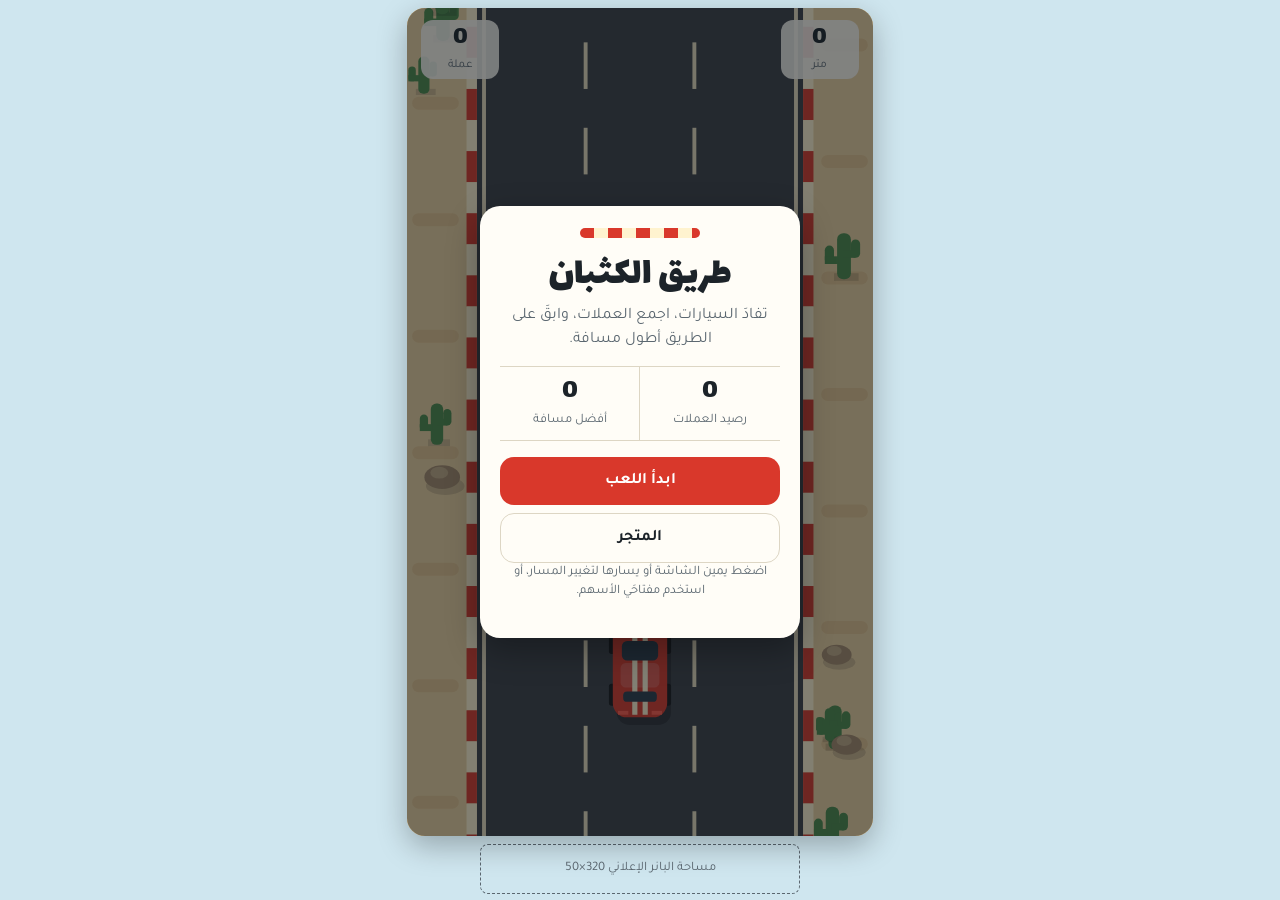
==== index.html @ a87290d8 "Add files via upload" ====
<!DOCTYPE html>
<html lang="ar" dir="rtl">
<head>
<meta charset="utf-8">
<meta name="viewport" content="width=device-width, initial-scale=1, viewport-fit=cover">
<title>طريق الكثبان</title>
<link rel="preconnect" href="https://fonts.googleapis.com">
<link rel="preconnect" href="https://fonts.gstatic.com" crossorigin>
<link href="https://fonts.googleapis.com/css2?family=Lalezar&family=Tajawal:wght@400;700&display=swap" rel="stylesheet">
<style>
  :root {
    --bg: #cfe6ef;
    --card: #fffdf7;
    --ink: #1c2329;
    --muted: #5b6770;
    --line: #ddd6c4;
    --accent: #0f7f8a;
    --on-accent: #ffffff;
    --danger: #d9382b;
    --gold: #f2b632;
    --body: 'Tajawal', 'Segoe UI', Tahoma, Arial, sans-serif;
    --display: 'Lalezar', 'Tajawal', Tahoma, sans-serif;
    box-sizing: border-box;
    padding-top: env(safe-area-inset-top, 0px);
    padding-bottom: env(safe-area-inset-bottom, 0px);
  }
  @media (prefers-color-scheme: dark) {
    :root:not([data-theme="light"]) {
      --bg: #0f151a; --card: #1b232b; --ink: #eef2f4; --muted: #9aa8b2;
      --line: #33414c; --accent: #3fb6bf; --on-accent: #0b1418;
    }
  }
  :root[data-theme="dark"] {
    --bg: #0f151a; --card: #1b232b; --ink: #eef2f4; --muted: #9aa8b2;
    --line: #33414c; --accent: #3fb6bf; --on-accent: #0b1418;
  }
  html { scroll-padding-top: env(safe-area-inset-top, 0px); height: 100%; }
  *, *::before, *::after { box-sizing: border-box; }
  [hidden] { display: none !important; }
  body {
    margin: 0; height: 100%; overflow: hidden;
    background: var(--bg); color: var(--ink);
    font-family: var(--body); font-size: 16px; line-height: 1.5;
    display: flex; flex-direction: column;
    -webkit-user-select: none; user-select: none;
    -webkit-tap-highlight-color: transparent;
  }
  :focus-visible { outline: 3px solid var(--accent); outline-offset: 2px; }

  .stage { flex: 1; min-height: 0; display: flex; align-items: center; justify-content: center; padding: 8px; }
  .frame {
    position: relative; overflow: hidden; border-radius: 18px;
    background: #ecd2a0; box-shadow: 0 10px 30px rgba(0,0,0,.28);
  }
  canvas { display: block; width: 100%; height: 100%; touch-action: none; }

  .hud { position: absolute; inset: 0 0 auto 0; display: flex; justify-content: space-between; padding: 12px 14px; pointer-events: none; }
  .pill {
    background: rgba(255,253,247,.9); color: #1c2329; border-radius: 12px;
    padding: 4px 12px 2px; text-align: center; min-width: 78px;
  }
  .pill b { display: block; font-family: var(--display); font-weight: 400; font-size: 26px; line-height: 1.1; }
  .pill span { font-size: 12px; color: #5b6770; }

  .screen {
    position: absolute; inset: 0; display: flex; align-items: center; justify-content: center;
    padding: 16px; background: rgba(16,22,28,.52);
  }
  .card {
    background: var(--card); color: var(--ink); border-radius: 20px;
    padding: 22px 20px; width: 100%; max-width: 320px; text-align: center;
    box-shadow: 0 12px 34px rgba(0,0,0,.3);
  }
  .card h1 { font-family: var(--display); font-weight: 400; font-size: 40px; line-height: 1.1; margin: 0 0 6px; }
  .card h2 { font-family: var(--display); font-weight: 400; font-size: 30px; line-height: 1.15; margin: 0 0 6px; }
  .card p { margin: 0 0 14px; color: var(--muted); }
  .stripe { height: 10px; border-radius: 5px; margin: 0 auto 16px; width: 120px;
    background: repeating-linear-gradient(90deg, var(--danger) 0 14px, #fff3cf 14px 28px); }

  .stats { display: grid; grid-template-columns: 1fr 1fr; margin: 4px 0 16px; border-block: 1px solid var(--line); }
  .stats > div { padding: 10px 4px 8px; }
  .stats > div + div { border-inline-start: 1px solid var(--line); }
  .stats b { display: block; font-family: var(--display); font-weight: 400; font-size: 28px; line-height: 1.1; }
  .stats small { color: var(--muted); font-size: 13px; }

  .btn {
    font: inherit; font-weight: 700; font-size: 16px; width: 100%; border: 0; cursor: pointer;
    border-radius: 14px; padding: 12px 16px; margin-top: 8px;
    display: flex; align-items: center; justify-content: center; gap: 10px;
    background: var(--danger); color: #fff;
  }
  .btn.ad { background: var(--accent); color: var(--on-accent); }
  .btn.ghost { background: transparent; color: var(--ink); border: 1.5px solid var(--line); }
  .btn:active { transform: translateY(1px); }
  .chip { font-size: 12px; font-weight: 700; padding: 1px 8px; border-radius: 999px; background: rgba(255,255,255,.28); }
  .btn.ad .chip { background: color-mix(in srgb, var(--on-accent) 22%, transparent); }
  .record { color: var(--danger); font-weight: 700; margin: -8px 0 12px; }
  .hint { font-size: 13px; color: var(--muted); margin: 12px 0 0; }

  .banner {
    flex: none; height: 50px; width: min(320px, calc(100% - 16px)); margin: 0 auto 6px;
    border: 1.5px dashed var(--muted); border-radius: 8px; color: var(--muted);
    display: flex; align-items: center; justify-content: center; font-size: 13px;
  }

  .modal {
    position: fixed; inset: 0; z-index: 20; background: rgba(10,14,18,.78);
    display: flex; align-items: center; justify-content: center;
    padding: max(16px, env(safe-area-inset-top, 0px)) 16px max(16px, env(safe-area-inset-bottom, 0px));
  }
  .modal .card { max-width: 440px; max-height: 100%; overflow: auto; text-align: start; }
  .adbox {
    height: 200px; border-radius: 12px; margin: 10px 0 12px; display: flex; align-items: center; justify-content: center;
    text-align: center; padding: 12px; color: var(--muted);
    background: repeating-linear-gradient(135deg, transparent 0 14px, color-mix(in srgb, var(--line) 60%, transparent) 14px 28px);
    border: 1.5px dashed var(--line);
  }
  .tag { display: inline-block; font-size: 12px; font-weight: 700; padding: 1px 10px; border-radius: 999px; background: var(--gold); color: #3a2a00; }

  .btn:disabled { opacity: .5; cursor: not-allowed; }
  .shop-head { display: flex; align-items: center; justify-content: space-between; margin-bottom: 10px; }
  .shop-head h2 { margin: 0; }
  .wallet { display: flex; align-items: center; gap: 6px; font-family: var(--display); font-size: 28px; line-height: 1; }
  .coin { display: inline-block; width: 15px; height: 15px; border-radius: 50%; background: var(--gold); border: 2.5px solid #b57d12; flex: none; }
  .price { display: inline-flex; align-items: center; gap: 5px; }
  .garage { display: grid; grid-template-columns: 1fr 1fr; gap: 10px; margin: 12px 0; }
  .slot { border: 1.5px solid var(--line); border-radius: 14px; padding: 8px; display: flex; flex-direction: column; align-items: center; text-align: center; gap: 4px; }
  .slot.sel { border-color: var(--accent); box-shadow: inset 0 0 0 1px var(--accent); }
  .slot canvas { width: 88px; height: 112px; border-radius: 10px;
    background: linear-gradient(90deg, #ecd2a0 0 8%, #3b3f46 8% 92%, #ecd2a0 92%); }
  .slot h3 { font-family: var(--display); font-weight: 400; font-size: 21px; line-height: 1.2; margin: 2px 0 0; }
  .slot p { font-size: 13px; line-height: 1.4; color: var(--muted); margin: 0; min-height: 54px; }
  .slot .btn { margin-top: 2px; padding: 8px 10px; font-size: 14px; }
  .slot.sel .btn:disabled { opacity: 1; color: var(--accent); border-color: var(--accent); }
  .need { font-size: 12px; color: var(--muted); }
  .modal .card:focus { outline: none; }
</style>
</head>
<body>

<div class="stage" id="stage">
  <div class="frame" id="frame">
    <canvas id="cv" aria-label="لعبة سيارات، اضغط يمين أو يسار الشاشة لتغيير المسار"></canvas>

    <div class="hud" aria-live="off">
      <div class="pill"><b id="hudScore">0</b><span>متر</span></div>
      <div class="pill"><b id="hudCoins">0</b><span>عملة</span></div>
    </div>

    <div class="screen" id="scMenu">
      <div class="card">
        <div class="stripe"></div>
        <h1>طريق الكثبان</h1>
        <p>تفادَ السيارات، اجمع العملات، وابقَ على الطريق أطول مسافة.</p>
        <div class="stats">
          <div><b id="mWallet">0</b><small>رصيد العملات</small></div>
          <div><b id="mBest">0</b><small>أفضل مسافة</small></div>
        </div>
        <button class="btn" id="btnStart">ابدأ اللعب</button>
        <button class="btn ghost" id="btnShop">المتجر</button>
        <p class="hint">اضغط يمين الشاشة أو يسارها لتغيير المسار، أو استخدم مفتاحَي الأسهم.</p>
      </div>
    </div>

    <div class="screen" id="scOver" hidden>
      <div class="card">
        <h2>تحطمت السيارة</h2>
        <div class="stats">
          <div><b id="oScore">0</b><small>المسافة بالمتر</small></div>
          <div><b id="oCoins">+0</b><small>عملات هذه الجولة</small></div>
        </div>
        <div class="record" id="oNew" hidden>رقم قياسي جديد</div>
        <button class="btn ad" id="btnContinue"><span>أكمل من مكانك</span><span class="chip">إعلان</span></button>
        <button class="btn ad" id="btnDouble"><span id="doubleLabel">ضاعف عملاتك</span><span class="chip">إعلان</span></button>
        <button class="btn" id="btnAgain">العب مجدداً</button>
        <button class="btn ghost" id="btnMenu">القائمة</button>
      </div>
    </div>
  </div>
</div>

<div class="banner" id="banner">مساحة البانر الإعلاني 320×50</div>

<div class="modal" id="shop" hidden role="dialog" aria-modal="true" aria-labelledby="shopTitle">
  <div class="card" tabindex="-1">
    <div class="shop-head">
      <h2 id="shopTitle">المتجر</h2>
      <div class="wallet" aria-label="رصيد العملات"><i class="coin"></i><span id="shopWallet">0</span></div>
    </div>
    <button class="btn ad" id="btnFree"><span id="freeLabel">احصل على 50 عملة</span><span class="chip">إعلان</span></button>
    <div class="garage" id="garage"></div>
    <button class="btn ghost" id="shopClose">إغلاق</button>
  </div>
</div>

<!-- Simulated ad (replace with a real SDK, see Ads object in the script) -->
<div class="modal" id="ad" hidden role="dialog" aria-modal="true" aria-labelledby="adKind">
  <div class="card">
    <span class="tag">إعلان تجريبي</span>
    <h2 id="adKind" style="margin-top:8px">إعلان</h2>
    <div class="adbox">هنا يظهر الإعلان الحقيقي من شبكة الإعلانات بعد ربط الـ SDK.</div>
    <p id="adWait" style="margin:0 0 6px;color:var(--muted)">يمكنك المتابعة بعد <span class="num" id="adCount">5</span> ثوانٍ</p>
    <button class="btn ad" id="adClose" hidden>إغلاق</button>
    <button class="btn ghost" id="adEarly" hidden>إغلاق بدون مكافأة</button>
  </div>
</div>


<script>
(() => {
  'use strict';
  const $ = s => document.querySelector(s);

  /* =====================================================================
     ADS SETUP  (edit only this block)
     - publisherId: your AdSense property code, e.g. 'ca-pub-1234567890123456'.
       Leave it empty to run with simulated ads (no real requests).
     - testMode:    true = Google test ads. Set to false before you go live.
     - bannerSlot:  optional AdSense display ad unit ID (digits) for the 320x50
       banner. Leave empty to hide the banner.
     Requirements: an AdSense account with H5 Games Ads (Ad Placement API)
     enabled for your domain, and the game served over http(s), not file://.
     ===================================================================== */
  const ADS_CONFIG = {
    publisherId: '',
    testMode: true,
    bannerSlot: ''
  };

  /* ---------- Ad pacing ---------- */
  const AD_CONFIG = {
    interstitialEvery: 3,      // show an interstitial after N finished rounds
    cooldownMs: 30000,         // minimum time between two interstitials
    interstitialSeconds: 3,
    rewardedSeconds: 5,
    freeCoins: 50              // coins granted for watching a rewarded ad in the shop
  };

  /* ---------- Storage (safe) ---------- */
  const store = {
    get(k, d) { try { const v = localStorage.getItem(k); return v === null ? d : JSON.parse(v); } catch (e) { return d; } },
    set(k, v) { try { localStorage.setItem(k, JSON.stringify(v)); } catch (e) {} }
  };
  let best = store.get('best', 0);
  let wallet = store.get('wallet', 0);

  /* ---------- Constants ---------- */
  const W = 360, H = 640, LANES = 3, LANE_W = 84;
  const ROAD_X = (W - LANES * LANE_W) / 2;
  const CAR_W = 42, CAR_H = 76, PY = H - 130;
  const ENEMY_COLORS = ['#2f6db5', '#e6a91f', '#4f8a45', '#7b5aa6', '#eeeeee', '#33373d'];
  const reduceMotion = window.matchMedia && matchMedia('(prefers-reduced-motion: reduce)').matches;
  const laneX = i => ROAD_X + LANE_W * (i + 0.5);
  const rand = (a, b) => a + Math.random() * (b - a);
  const clamp = (v, a, b) => Math.max(a, Math.min(b, v));

  /* ---------- Car catalog ---------- */
  const DIMS = { sedan: [42, 76], classic: [40, 68], suv: [46, 80], pickup: [46, 86], muscle: [46, 80], rally: [42, 74], super: [46, 78] };
  const ENEMY_KINDS = ['sedan', 'sedan', 'classic', 'suv', 'pickup'];
  const CAR_DEFAULTS = { coinMul: 1, turn: 14, ramp: 6, magnet: 0, shield: 0 };
  const CARS = [
    { id: 'base',    kind: 'sedan',   name: 'الأساسية',      price: 0,    body: '#d9382b', stripes: true, desc: 'سيارة البداية المتوازنة.' },
    { id: 'classic', kind: 'classic', name: 'الكلاسيكية',    price: 100,  body: '#5fb3a1', coinMul: 1.15, desc: 'عملات أكثر بنسبة 15٪ في كل جولة.' },
    { id: 'pickup',  kind: 'pickup',  name: 'البيك أب',      price: 250,  body: '#b5532c', magnet: 1, desc: 'تجذب العملات من المسارات المجاورة.' },
    { id: 'suv',     kind: 'suv',     name: 'الدفع الرباعي', price: 400,  body: '#3e6b52', shield: 1, desc: 'تتحمل تصادماً واحداً في كل جولة.' },
    { id: 'muscle',  kind: 'muscle',  name: 'الماسل',        price: 650,  body: '#8c1c2e', turn: 24, desc: 'تغيّر المسار بسرعة أكبر.' },
    { id: 'rally',   kind: 'rally',   name: 'الرالي',        price: 1000, body: '#1d4fa3', ramp: 4, desc: 'تزداد سرعتها ببطء فتسهل السيطرة عليها.' },
    { id: 'super',   kind: 'super',   name: 'السوبر',        price: 1600, body: '#ff8a1f', coinMul: 1.3, turn: 26, desc: 'عملات أكثر بنسبة 30٪ وتحكم سريع.' }
  ].map(c => Object.assign({}, CAR_DEFAULTS, c));
  const carById = id => CARS.find(c => c.id === id) || CARS[0];
  let owned = store.get('owned', ['base']);
  if (!Array.isArray(owned) || !owned.includes('base')) owned = ['base'];
  let selected = store.get('car', 'base');
  if (!owned.includes(selected)) selected = 'base';

  const cv = $('#cv'), ctx = cv.getContext('2d'), frame = $('#frame');
  let scale = 1, state = 'menu', g, roundsSinceAd = 0;

  /* ---------- Ads (Google Ad Placement API / H5 Games Ads) ----------
     mode 'sim'  : simulated ads (publisherId empty or invalid)
     mode 'live' : real SDK. If the SDK is blocked or fails to load, ads are
                   skipped and reward buttons stay hidden (the game never hangs). */
  const validId = /^ca-pub-\d{8,}$/.test(ADS_CONFIG.publisherId);
  const Ads = {
    sim: !validId,
    live: false,             // true once the SDK script has loaded
    rewardFn: null,          // showAdFn from beforeReward (rewarded ad ready)
    rewardCb: null,
    prevState: 'menu',
    lastInterstitial: 0,
    shown: { interstitial: 0, rewarded: 0 },

    init() {
      if (this.sim) return;
      window.adsbygoogle = window.adsbygoogle || [];
      window.adBreak = window.adConfig = function (o) { window.adsbygoogle.push(o); };
      const sc = document.createElement('script');
      sc.async = true; sc.crossOrigin = 'anonymous';
      sc.src = 'https://pagead2.googlesyndication.com/pagead/js/adsbygoogle.js?client=' + encodeURIComponent(ADS_CONFIG.publisherId);
      if (ADS_CONFIG.testMode) sc.setAttribute('data-adbreak-test', 'on');
      sc.onload = () => { Ads.live = true; };
      sc.onerror = () => { Ads.live = false; };
      document.head.appendChild(sc);
      // The game has no sound. If you add sound, call adConfig({ sound: 'on' | 'off' }) when the player toggles it.
      window.adConfig({ sound: 'off', preloadAdBreaks: 'on' });
    },

    canReward() { return this.sim ? true : !!this.rewardFn; },

    // Interstitial at a natural break (between rounds). Always calls next().
    showInterstitial(next) {
      if (this.sim) {
        fakeAd('interstitial', AD_CONFIG.interstitialSeconds, () => {
          Ads.lastInterstitial = Date.now(); Ads.shown.interstitial++; roundsSinceAd = 0; next();
        });
        return;
      }
      if (!this.live) { next(); return; }
      let started = false, finished = false;
      const go = () => { if (!finished) { finished = true; next(); } };
      window.adBreak({
        type: 'next', name: 'next-round',
        beforeAd: () => { started = true; Ads.prevState = state; state = 'ad'; },   // pause synchronously
        afterAd: () => { if (state === 'ad') state = Ads.prevState; },
        adBreakDone: info => {
          const st = info && info.breakStatus;
          if (st === 'viewed' || st === 'dismissed') { Ads.lastInterstitial = Date.now(); Ads.shown.interstitial++; roundsSinceAd = 0; }
          go();
        }
      });
      setTimeout(() => { if (!started) go(); }, 4000);   // no response from the SDK: never block the player
    },

    // Ask the SDK whether a rewarded ad is available. Buttons appear only if it is.
    // active(): still on the screen that offers the reward. refresh(): re-draw that screen's buttons.
    prepareReward(name, active, refresh) {
      if (this.sim) { if (refresh) refresh(); return; }
      this.rewardFn = null; if (refresh) refresh();
      if (!this.live) return;
      let shownAd = false;
      window.adBreak({
        type: 'reward', name,
        beforeReward: showAdFn => { Ads.rewardFn = showAdFn; if (refresh) refresh(); },
        beforeAd: () => { shownAd = true; Ads.prevState = state; state = 'ad'; },
        afterAd: () => { if (state === 'ad') state = Ads.prevState; },
        adViewed: () => {
          Ads.shown.rewarded++;
          const cb = Ads.rewardCb; Ads.rewardCb = null; if (cb) cb(true);
        },
        adDismissed: () => {
          const cb = Ads.rewardCb; Ads.rewardCb = null; if (cb) cb(false);
        },
        adBreakDone: () => {
          if (shownAd && active()) Ads.prepareReward(name, active, refresh);   // offer another reward
        }
      });
    },

    // Must be called directly from a button click.
    showRewarded(onResult) {
      if (this.sim) {
        fakeAd('rewarded', AD_CONFIG.rewardedSeconds, ok => { if (ok) Ads.shown.rewarded++; onResult(ok); });
        return;
      }
      const fn = this.rewardFn;
      if (!fn) { onResult(false); return; }
      this.rewardFn = null; this.rewardCb = onResult;
      fn();
    }
  };

  // Simulated ad overlay (used only in 'sim' mode)
  function fakeAd(kind, seconds, cb) {
    const el = $('#ad'), cnt = $('#adCount'), close = $('#adClose'), early = $('#adEarly'), wait = $('#adWait');
    const prev = state; state = 'ad';
    $('#adKind').textContent = kind === 'rewarded' ? 'إعلان مكافأة' : 'إعلان بيني';
    let left = seconds;
    cnt.textContent = left; wait.hidden = false; close.hidden = true; early.hidden = kind !== 'rewarded';
    close.textContent = kind === 'rewarded' ? 'استلم المكافأة' : 'إغلاق';
    el.hidden = false;
    const iv = setInterval(() => {
      left--; cnt.textContent = Math.max(left, 0);
      if (left <= 0) { clearInterval(iv); wait.hidden = true; close.hidden = false; early.hidden = true; close.focus(); }
    }, 1000);
    const finish = ok => { clearInterval(iv); el.hidden = true; close.onclick = early.onclick = null; state = prev; cb(ok); };
    close.onclick = () => finish(true);
    early.onclick = () => finish(false);
  }

  function setupBanner() {
    const el = $('#banner');
    if (Ads.sim) return;                                   // keep the placeholder in simulation mode
    if (!ADS_CONFIG.bannerSlot) { el.hidden = true; return; }
    el.textContent = ''; el.style.border = '0';
    const ins = document.createElement('ins');
    ins.className = 'adsbygoogle'; ins.style.cssText = 'display:inline-block;width:320px;height:50px';
    ins.setAttribute('data-ad-client', ADS_CONFIG.publisherId);
    ins.setAttribute('data-ad-slot', ADS_CONFIG.bannerSlot);
    el.append(ins);
    (window.adsbygoogle = window.adsbygoogle || []).push({});
  }

  /* ---------- Run state ---------- */
  function makeProp(y) {
    const left = Math.random() < 0.5;
    return { y, x: left ? rand(8, ROAD_X - 30) : rand(W - ROAD_X + 14, W - 26), k: Math.random() < 0.55 ? 'cactus' : 'rock', s: rand(0.8, 1.2) };
  }
  function newRun() {
    g = { speed: 240, dist: 0, coins: 0, coinsRaw: 0, car: carById(selected), shield: carById(selected).shield, lane: 1, px: laneX(1), tx: laneX(1), rot: 0,
          enemies: [], pickups: [], props: [], parts: [], spawnT: 1.2, t: 0, shake: 0, flash: 0,
          invuln: 0, dead: false, deadT: 0, continued: false, banked: 0, counted: false, doubled: false, hudS: -1, hudC: -1 };
    for (let i = 0; i < 14; i++) g.props.push(makeProp(rand(-40, H)));
  }

  function showScreen(id) {
    document.querySelectorAll('.screen').forEach(s => { s.hidden = s.id !== id; });
  }
  function refreshStats() {
    $('#mWallet').textContent = wallet; $('#mBest').textContent = best;
  }

  function startGame() {
    newRun(); state = 'play'; showScreen(null); hud();
  }
  function toMenu() { newRun(); state = 'menu'; refreshStats(); showScreen('scMenu'); hud(); }

  function moveLane(d) {
    if (state !== 'play' || g.dead) return;
    g.lane = clamp(g.lane + d, 0, LANES - 1); g.tx = laneX(g.lane);
  }

  function spawnRow() {
    const diff = clamp((g.speed - 240) / 380, 0, 1);
    const free = (Math.random() * LANES) | 0;
    const blocked = [0, 1, 2].filter(l => l !== free);
    const list = Math.random() < 0.25 + 0.5 * diff ? blocked : [blocked[Math.random() < 0.5 ? 0 : 1]];
    const v = rand(60, 110);
    list.forEach(l => g.enemies.push({ x: laneX(l), y: -CAR_H, v, c: ENEMY_COLORS[(Math.random() * ENEMY_COLORS.length) | 0], k: ENEMY_KINDS[(Math.random() * ENEMY_KINDS.length) | 0] }));
    if (Math.random() < 0.65) for (let i = 0; i < 3; i++) g.pickups.push({ x: laneX(free), y: -40 - i * 52 });
    g.spawnT = rand(1.0 - 0.3 * diff, 1.5 - 0.5 * diff);
  }

  function burst(x, y, n, colors, force) {
    for (let i = 0; i < n; i++) {
      const a = rand(0, Math.PI * 2), s = rand(30, force);
      g.parts.push({ x, y, vx: Math.cos(a) * s, vy: Math.sin(a) * s, life: rand(0.35, 0.9), max: 0.9, c: colors[(Math.random() * colors.length) | 0], r: rand(2, 5) });
    }
  }

  function crash() {
    g.dead = true; g.deadT = 0.9; g.shake = 14; g.flash = 1;
    burst(g.px, PY, 28, ['#ffd166', '#ff8c42', '#d9382b', '#555'], 220);
  }

  function advance(dt) {
    g.dist += g.speed * dt;
    g.props.forEach(p => { p.y += g.speed * dt; if (p.y > H + 30) Object.assign(p, makeProp(-rand(30, 160))); });
    g.parts.forEach(p => { p.life -= dt; p.x += p.vx * dt; p.y += p.vy * dt; });
    g.parts = g.parts.filter(p => p.life > 0);
    g.shake *= Math.pow(0.02, dt); g.flash = Math.max(0, g.flash - dt * 2.5);
  }

  function updatePlay(dt) {
    g.t += dt;
    if (g.dead) {
      g.speed = Math.max(0, g.speed - 700 * dt); g.rot = Math.min(1.1, g.rot + 3 * dt); g.deadT -= dt;
    } else {
      g.speed = Math.min(620, g.speed + g.car.ramp * dt);
    }
    advance(dt);
    g.px += (g.tx - g.px) * Math.min(1, dt * g.car.turn);
    if (g.invuln > 0) g.invuln -= dt;

    if (!g.dead) {
      g.spawnT -= dt; if (g.spawnT <= 0) spawnRow();
    }
    g.enemies.forEach(e => { e.y += (g.speed - e.v) * dt; });
    g.enemies = g.enemies.filter(e => e.y < H + 120);
    g.pickups.forEach(p => { p.y += g.speed * dt; });

    if (!g.dead) {
      if (g.car.magnet) {
        g.pickups.forEach(p => {
          const dx = g.px - p.x, dy = PY - p.y;
          if (Math.abs(dx) < 100 && Math.abs(dy) < 140) p.x += dx * Math.min(1, dt * 7);
        });
      }
      g.pickups = g.pickups.filter(p => {
        if (Math.abs(p.x - g.px) < 28 && Math.abs(p.y - PY) < 46) {
          g.coinsRaw += g.car.coinMul; g.coins = Math.floor(g.coinsRaw);
          burst(p.x, p.y, 6, ['#f2b632', '#ffe08a'], 90); return false;
        }
        return p.y < H + 30;
      });
      if (g.invuln <= 0) {
        for (const e of g.enemies) {
          if (Math.abs(e.x - g.px) < 36 && Math.abs(e.y - PY) < 62) {
            if (g.shield > 0) {
              g.shield = 0; g.invuln = 1.5; g.shake = 9;
              burst(e.x, e.y, 16, ['#8fe3ff', '#ffffff', '#ffd166'], 200);
              g.enemies = g.enemies.filter(x => x !== e);
            } else crash();
            break;
          }
        }
      }
    }
    hud();
    if (g.dead && g.deadT <= 0 && state === 'play') endRun();
  }

  function hud() {
    const s = Math.floor(g.dist / 10);
    if (s !== g.hudS) { g.hudS = s; $('#hudScore').textContent = s; }
    if (g.coins !== g.hudC) { g.hudC = g.coins; $('#hudCoins').textContent = g.coins; }
  }

  function endRun() {
    state = 'over';
    const score = Math.floor(g.dist / 10);
    wallet += g.coins - g.banked; g.banked = g.coins; store.set('wallet', wallet);
    if (!g.counted) { g.counted = true; roundsSinceAd++; }   // one finished round (a revive does not count twice)
    const record = score > best;
    if (record) { best = score; store.set('best', best); }
    $('#oScore').textContent = score;
    $('#oCoins').textContent = '+' + g.coins;
    $('#oNew').hidden = !record;
    $('#doubleLabel').textContent = 'ضاعف عملاتك (+' + g.coins + ')';
    refreshStats();
    showScreen('scOver');
    refreshOverButtons();
    Ads.prepareReward('game-over', () => state === 'over', refreshOverButtons);
  }

  function refreshOverButtons() {
    if (state !== 'over' && state !== 'ad') return;
    const can = Ads.canReward();
    $('#btnContinue').hidden = g.continued || !can;
    $('#btnDouble').hidden = g.coins === 0 || g.doubled || !can;
  }

  function revive() {
    g.dead = false; g.continued = true; g.invuln = 2.5; g.rot = 0; g.speed = 240;
    g.enemies = []; g.spawnT = 1.2; state = 'play'; showScreen(null);
  }

  function maybeInterstitial(next) {
    const due = roundsSinceAd >= AD_CONFIG.interstitialEvery && Date.now() - Ads.lastInterstitial > AD_CONFIG.cooldownMs;
    if (due) Ads.showInterstitial(next); else next();
  }

  /* ---------- Drawing ---------- */
  function rr(x, y, w, h, r) {
    ctx.beginPath(); ctx.moveTo(x + r, y);
    ctx.arcTo(x + w, y, x + w, y + h, r); ctx.arcTo(x + w, y + h, x, y + h, r);
    ctx.arcTo(x, y + h, x, y, r); ctx.arcTo(x, y, x + w, y, r); ctx.closePath();
  }

  function rrc(c, x, y, w, h, r) {
    c.beginPath(); c.moveTo(x + r, y);
    c.arcTo(x + w, y, x + w, y + h, r); c.arcTo(x + w, y + h, x, y + h, r);
    c.arcTo(x, y + h, x, y, r); c.arcTo(x, y, x + w, y, r); c.closePath();
  }

  // Draws a car (front pointing up) on any 2D context; m = { kind, body, stripes }
  function drawCarModel(c, x, y, angle, alpha, m) {
    const rr = (a, b, w2, h2, r) => rrc(c, a, b, w2, h2, r);
    const ell = (a, b, rx, ry) => { c.beginPath(); c.ellipse(a, b, rx, ry, 0, 0, 7); c.fill(); };
    const k = m.kind, [w, h] = DIMS[k], hw = w / 2, hh = h / 2;
    const glass = '#2b3a4a', roof = 'rgba(255,255,255,.16)';
    c.save(); c.translate(x, y); c.rotate(angle); c.globalAlpha = alpha;

    c.fillStyle = 'rgba(0,0,0,.25)'; rr(-hw + 3, -hh + 6, w, h, 10); c.fill();
    c.fillStyle = '#15171a';
    const tw = k === 'super' ? 8 : 6, ty1 = -hh + 10, ty2 = hh - (k === 'pickup' ? 24 : 26);
    [[-hw - 3, ty1], [hw + 3 - tw, ty1], [-hw - 3, ty2], [hw + 3 - tw, ty2]].forEach(([a, b]) => { rr(a, b, tw, 17, 2); c.fill(); });

    c.fillStyle = m.body;
    if (k === 'super') {
      c.beginPath(); c.moveTo(-9, -hh); c.lineTo(9, -hh);
      c.quadraticCurveTo(hw, -hh + 14, hw, -hh + 34); c.lineTo(hw, hh - 8);
      c.quadraticCurveTo(hw, hh, hw - 8, hh); c.lineTo(-hw + 8, hh);
      c.quadraticCurveTo(-hw, hh, -hw, hh - 8); c.lineTo(-hw, -hh + 34);
      c.quadraticCurveTo(-hw, -hh + 14, -9, -hh); c.closePath(); c.fill();
    } else if (k === 'classic') {
      rr(-hw, -hh, w, h, 18); c.fill(); ell(-hw + 5, -hh + 20, 8, 16); ell(hw - 5, -hh + 20, 8, 16);
    } else if (k === 'suv') { rr(-hw, -hh, w, h, 8); c.fill(); }
    else if (k === 'pickup') { rr(-hw, -hh, w, h, 7); c.fill(); }
    else { rr(-hw, -hh, w, h, 11); c.fill(); }

    if (m.stripes) { c.fillStyle = '#fff3cf'; c.fillRect(-6, -hh + 2, 4, h - 4); c.fillRect(2, -hh + 2, 4, h - 4); }

    if (k === 'sedan') {
      c.fillStyle = glass; rr(-14, -hh + 17, 28, 15, 4); c.fill();
      c.fillStyle = roof; rr(-15, -hh + 34, 30, 19, 4); c.fill();
      c.fillStyle = glass; rr(-13, -hh + 56, 26, 8, 3); c.fill();
    } else if (k === 'classic') {
      c.fillStyle = glass; rr(-13, -hh + 22, 26, 11, 6); c.fill();
      c.fillStyle = roof; ell(0, 2, 15, 15);
      c.fillStyle = glass; rr(-11, hh - 22, 22, 8, 4); c.fill();
      c.fillStyle = '#fff6c8'; ell(-hw + 5, -hh + 6, 3.5, 3.5); ell(hw - 5, -hh + 6, 3.5, 3.5);
    } else if (k === 'suv') {
      c.fillStyle = glass; rr(-16, -hh + 16, 32, 16, 4); c.fill();
      c.fillStyle = roof; rr(-17, -hh + 33, 34, 28, 4); c.fill();
      c.fillStyle = 'rgba(0,0,0,.4)';
      c.fillRect(-hw + 5, -hh + 35, 2, 24); c.fillRect(hw - 7, -hh + 35, 2, 24);
      c.fillRect(-hw + 5, -hh + 40, w - 10, 2); c.fillRect(-hw + 5, -hh + 52, w - 10, 2);
      c.fillStyle = glass; rr(-15, hh - 15, 30, 8, 3); c.fill();
    } else if (k === 'pickup') {
      c.fillStyle = glass; rr(-16, -hh + 18, 32, 12, 4); c.fill();
      c.fillStyle = roof; rr(-16, -hh + 31, 32, 14, 3); c.fill();
      c.fillStyle = 'rgba(0,0,0,.4)'; rr(-hw + 4, 6, w - 8, hh - 10, 3); c.fill();
      c.fillStyle = 'rgba(255,255,255,.14)';
      for (let i = 0; i < 4; i++) c.fillRect(-hw + 5, 10 + i * 7, w - 10, 1.5);
    } else if (k === 'muscle') {
      c.fillStyle = '#f4efe2'; c.fillRect(-9, -hh + 1, 6, h - 2); c.fillRect(3, -hh + 1, 6, h - 2);
      c.fillStyle = 'rgba(0,0,0,.55)'; rr(-6, -hh + 12, 12, 14, 3); c.fill();
      c.fillStyle = glass; rr(-14, -hh + 32, 28, 12, 4); c.fill();
      c.fillStyle = roof; rr(-15, -hh + 44, 30, 13, 4); c.fill();
      c.fillStyle = glass; rr(-13, -hh + 58, 26, 8, 3); c.fill();
      c.fillStyle = '#15171a'; rr(-16, hh - 7, 32, 4, 1); c.fill();
    } else if (k === 'rally') {
      c.fillStyle = '#f4f4f4'; rr(-hw + 6, -hh + 3, w - 12, 22, 6); c.fill();
      c.fillStyle = glass; rr(-14, -hh + 26, 28, 12, 4); c.fill();
      c.fillStyle = roof; rr(-15, -hh + 38, 30, 16, 4); c.fill();
      c.fillStyle = 'rgba(0,0,0,.55)'; rr(-5, -hh + 40, 10, 6, 2); c.fill();
      c.fillStyle = '#f4f4f4'; ell(0, -hh + 51, 6, 6);
      c.fillStyle = '#1c2329'; c.font = 'bold 9px sans-serif'; c.textAlign = 'center'; c.fillText('7', 0, -hh + 54);
      c.fillStyle = glass; rr(-12, -hh + 57, 24, 7, 3); c.fill();
      c.fillStyle = '#15171a'; c.fillRect(-hw - 3, hh - 9, w + 6, 5); c.fillRect(-hw + 6, hh - 5, 3, 4); c.fillRect(hw - 9, hh - 5, 3, 4);
    } else if (k === 'super') {
      c.fillStyle = 'rgba(0,0,0,.5)'; rr(-hw + 1, -hh + 44, 5, 12, 2); c.fill(); rr(hw - 6, -hh + 44, 5, 12, 2); c.fill();
      c.fillStyle = glass; rr(-12, -hh + 26, 24, 28, 9); c.fill();
      c.fillStyle = roof; rr(-7, -hh + 33, 14, 15, 5); c.fill();
      c.fillStyle = '#15171a'; c.fillRect(-13, -hh - 1, 26, 3); c.fillRect(-hw + 2, hh - 10, w - 4, 4);
    }

    if (k === 'super') {
      c.fillStyle = '#fff6c8'; c.fillRect(-hw + 8, -hh + 8, 8, 2.5); c.fillRect(hw - 16, -hh + 8, 8, 2.5);
      c.fillStyle = '#ff5a4a'; c.fillRect(-14, hh - 5, 28, 2.5);
    } else {
      if (k !== 'classic') { c.fillStyle = '#fff6c8'; c.fillRect(-hw + 4, -hh + 2, 9, 4); c.fillRect(hw - 13, -hh + 2, 9, 4); }
      c.fillStyle = '#ff5a4a'; c.fillRect(-hw + 4, hh - 5, 8, 3); c.fillRect(hw - 12, hh - 5, 8, 3);
    }
    c.restore();
  }

  function drawProp(p) {
    ctx.save(); ctx.translate(p.x, p.y); ctx.scale(p.s, p.s);
    if (p.k === 'cactus') {
      ctx.fillStyle = 'rgba(0,0,0,.14)'; ctx.fillRect(-2, 26, 16, 5);
      ctx.fillStyle = '#4c8a4a'; rr(0, 0, 9, 30, 4); ctx.fill();
      rr(-8, 8, 6, 12, 3); ctx.fill(); ctx.fillRect(-8, 15, 9, 5);
      rr(9, 4, 6, 12, 3); ctx.fill(); ctx.fillRect(4, 11, 8, 5);
    } else {
      ctx.fillStyle = 'rgba(0,0,0,.14)'; ctx.beginPath(); ctx.ellipse(8, 14, 13, 6, 0, 0, 7); ctx.fill();
      ctx.fillStyle = '#a58b6b'; ctx.beginPath(); ctx.ellipse(6, 8, 12, 8, 0, 0, 7); ctx.fill();
      ctx.fillStyle = '#c2a985'; ctx.beginPath(); ctx.ellipse(4, 5, 6, 4, 0, 0, 7); ctx.fill();
    }
    ctx.restore();
  }

  function draw() {
    ctx.setTransform(scale, 0, 0, scale, 0, 0);
    ctx.save();
    if (g.shake > 0.3) ctx.translate(rand(-1, 1) * g.shake, rand(-1, 1) * g.shake);

    ctx.fillStyle = '#ecd2a0'; ctx.fillRect(-20, -20, W + 40, H + 40);
    ctx.fillStyle = 'rgba(196,150,86,.24)';
    const base = g.dist % 90;
    for (let i = -1; i < 8; i++) {
      const y = i * 90 + base;
      rr(4, y, ROAD_X - 18, 10, 5); ctx.fill();
      rr(W - ROAD_X + 14, y + 45, ROAD_X - 18, 10, 5); ctx.fill();
    }
    g.props.forEach(drawProp);

    ctx.fillStyle = '#3b3f46'; ctx.fillRect(ROAD_X, -10, LANES * LANE_W, H + 20);
    const cb = g.dist % 48;
    for (let y = -48; y < H + 48; y += 24) {
      ctx.fillStyle = ((y / 24) & 1) === 0 ? '#d9382b' : '#fff3cf';
      ctx.fillRect(ROAD_X - 8, y + cb, 8, 24); ctx.fillRect(W - ROAD_X, y + cb, 8, 24);
    }
    ctx.fillStyle = 'rgba(255,243,207,.9)';
    ctx.fillRect(ROAD_X + 4, -10, 3, H + 20); ctx.fillRect(W - ROAD_X - 7, -10, 3, H + 20);
    const d = g.dist % 66;
    for (let l = 1; l < LANES; l++) {
      const x = ROAD_X + LANE_W * l - 1.5;
      for (let y = -66; y < H; y += 66) ctx.fillRect(x, y + d, 3, 36);
    }

    g.pickups.forEach(p => {
      ctx.fillStyle = '#f2b632'; ctx.beginPath(); ctx.arc(p.x, p.y, 9, 0, 7); ctx.fill();
      ctx.strokeStyle = '#b57d12'; ctx.lineWidth = 2; ctx.stroke();
      ctx.fillStyle = '#ffe08a'; ctx.fillRect(p.x - 1.5, p.y - 5, 3, 10);
    });
    g.enemies.forEach(e => drawCarModel(ctx, e.x, e.y, 0, 1, { kind: e.k, body: e.c }));

    const tilt = clamp((g.tx - g.px) * 0.006, -0.25, 0.25);
    const blink = g.invuln > 0 && Math.floor(g.t * 12) % 2 === 0;
    drawCarModel(ctx, g.px, PY, tilt + g.rot, blink ? 0.4 : 1, g.car);
    if (state === 'play' && g.shield > 0 && !g.dead) {
      ctx.strokeStyle = 'rgba(120,220,255,' + (0.55 + 0.3 * Math.sin(g.t * 6)) + ')'; ctx.lineWidth = 3;
      ctx.beginPath(); ctx.ellipse(g.px, PY, 34, 56, 0, 0, 7); ctx.stroke();
    }

    g.parts.forEach(p => {
      ctx.globalAlpha = clamp(p.life / p.max, 0, 1); ctx.fillStyle = p.c;
      ctx.beginPath(); ctx.arc(p.x, p.y, p.r, 0, 7); ctx.fill();
    });
    ctx.globalAlpha = 1;
    if (g.flash > 0) { ctx.fillStyle = 'rgba(255,255,255,' + (g.flash * 0.5) + ')'; ctx.fillRect(-20, -20, W + 40, H + 40); }
    ctx.restore();
  }

  /* ---------- Loop ---------- */
  let last = performance.now();
  function loop(now) {
    const dt = Math.min(0.05, (now - last) / 1000); last = now;
    if (state === 'play') updatePlay(dt);
    else {
      if (state === 'menu') g.speed = reduceMotion ? 0 : 110;
      advance(dt);
    }
    draw();
    requestAnimationFrame(loop);
  }

  /* ---------- Layout ---------- */
  function resize() {
    const st = $('#stage'), cs = getComputedStyle(st);
    const aw = st.clientWidth - parseFloat(cs.paddingLeft) - parseFloat(cs.paddingRight);
    const ah = st.clientHeight - parseFloat(cs.paddingTop) - parseFloat(cs.paddingBottom);
    const w = Math.max(200, Math.min(aw, ah * 9 / 16));
    const h = w * 16 / 9;
    frame.style.width = w + 'px'; frame.style.height = h + 'px';
    const dpr = Math.min(2, window.devicePixelRatio || 1);
    cv.width = Math.round(w * dpr); cv.height = Math.round(h * dpr);
    scale = cv.width / W;
  }

  /* ---------- Shop ---------- */
  function renderShop() {
    $('#shopWallet').textContent = wallet;
    $('#freeLabel').textContent = 'احصل على ' + AD_CONFIG.freeCoins + ' عملة';
    $('#btnFree').hidden = !Ads.canReward();
    const box = $('#garage'); box.textContent = '';
    CARS.forEach(m => {
      const has = owned.includes(m.id), sel = selected === m.id;
      const slot = document.createElement('div'); slot.className = 'slot' + (sel ? ' sel' : '');
      const cvs = document.createElement('canvas'); cvs.width = 176; cvs.height = 224;
      const c = cvs.getContext('2d'); c.scale(2, 2); drawCarModel(c, 44, 56, 0, 1, m);
      const name = document.createElement('h3'); name.textContent = m.name;
      const desc = document.createElement('p'); desc.textContent = m.desc;
      const btn = document.createElement('button');
      if (sel) { btn.className = 'btn ghost'; btn.textContent = 'مُختارة'; btn.disabled = true; }
      else if (has) { btn.className = 'btn ghost'; btn.textContent = 'اختيار'; btn.onclick = () => selectCar(m.id); }
      else {
        btn.className = 'btn';
        const label = document.createElement('span'); label.textContent = 'شراء';
        const price = document.createElement('span'); price.className = 'price';
        const ic = document.createElement('i'); ic.className = 'coin';
        const n = document.createElement('span'); n.textContent = m.price;
        price.append(ic, n); btn.append(label, price);
        btn.disabled = wallet < m.price;
        btn.onclick = () => buyCar(m);
      }
      slot.append(cvs, name, desc, btn);
      if (!has && wallet < m.price) {
        const need = document.createElement('small'); need.className = 'need';
        need.textContent = 'ينقصك ' + (m.price - wallet) + ' عملة'; slot.append(need);
      }
      box.append(slot);
    });
  }
  function selectCar(id) {
    selected = id; store.set('car', id);
    if (g) g.car = carById(id);
    refreshStats(); renderShop();
  }
  function buyCar(m) {
    if (owned.includes(m.id) || wallet < m.price) return;
    wallet -= m.price; owned.push(m.id);
    store.set('wallet', wallet); store.set('owned', owned);
    selectCar(m.id);
  }
  function openShop() {
    $('#shop').hidden = false; $('#shop .card').focus();
    Ads.prepareReward('shop-coins', () => !$('#shop').hidden, renderShop);
  }
  function closeShop() { $('#shop').hidden = true; }

  /* ---------- Events ---------- */
  cv.addEventListener('pointerdown', e => {
    if (state !== 'play') return;
    const r = cv.getBoundingClientRect();
    moveLane(e.clientX < r.left + r.width / 2 ? -1 : 1);
  });
  addEventListener('keydown', e => {
    if (e.key === 'Escape' && !$('#shop').hidden && state !== 'ad') { closeShop(); return; }
    if (e.key === 'ArrowLeft' || e.key === 'a') moveLane(-1);
    else if (e.key === 'ArrowRight' || e.key === 'd') moveLane(1);
  });
  addEventListener('resize', resize);
  document.addEventListener('visibilitychange', () => { last = performance.now(); });

  $('#btnStart').onclick = startGame;
  $('#btnShop').onclick = openShop;
  $('#shopClose').onclick = closeShop;
  $('#btnFree').onclick = () => Ads.showRewarded(ok => {
    if (!ok) return;
    wallet += AD_CONFIG.freeCoins; store.set('wallet', wallet); refreshStats(); renderShop();
  });
  $('#btnAgain').onclick = () => maybeInterstitial(startGame);
  $('#btnMenu').onclick = () => maybeInterstitial(toMenu);
  $('#btnContinue').onclick = () => Ads.showRewarded(ok => { if (ok) revive(); });
  $('#btnDouble').onclick = () => Ads.showRewarded(ok => {
    if (!ok) return;
    wallet += g.coins; g.doubled = true; store.set('wallet', wallet);
    $('#btnDouble').hidden = true; $('#oCoins').textContent = '+' + (g.coins * 2); refreshStats();
  });

  /* ---------- Boot ---------- */
  Ads.init(); setupBanner();
  newRun(); refreshStats(); resize();
  requestAnimationFrame(loop);
})();
</script>
</body>
</html>
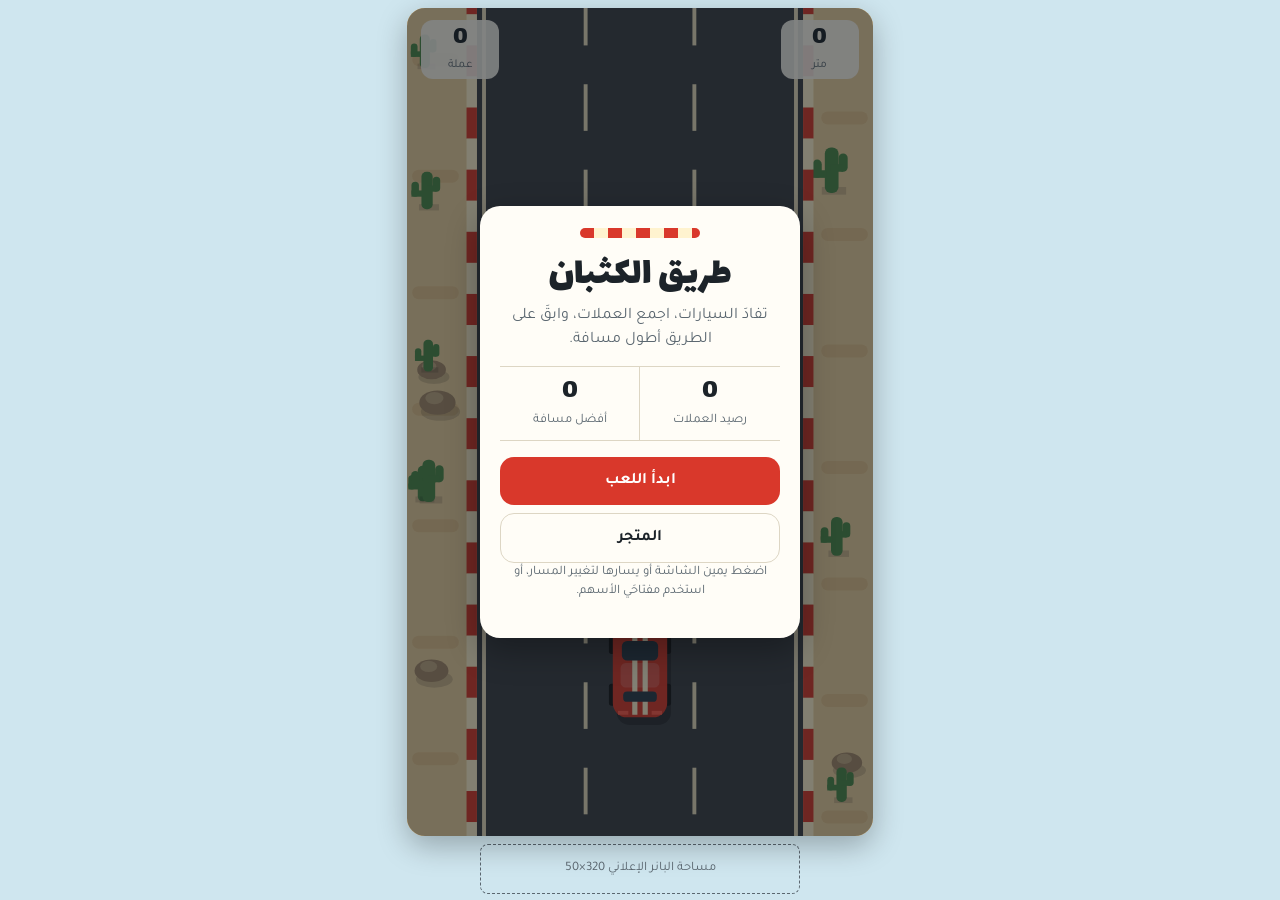
==== commit 7158906a: "Fix RTL coin sign, storage validation, pause on hide, lane walls, and shop focus - Show '+N' coins l" ====
--- a/index.html
+++ b/index.html
@@ -93,7 +93,7 @@
   .btn.ghost { background: transparent; color: var(--ink); border: 1.5px solid var(--line); }
   .btn:active { transform: translateY(1px); }
   .chip { font-size: 12px; font-weight: 700; padding: 1px 8px; border-radius: 999px; background: rgba(255,255,255,.28); }
-  .btn.ad .chip { background: color-mix(in srgb, var(--on-accent) 22%, transparent); }
+  .btn.ad .chip { background: rgba(128,128,128,.28); background: color-mix(in srgb, var(--on-accent) 22%, transparent); }
   .record { color: var(--danger); font-weight: 700; margin: -8px 0 12px; }
   .hint { font-size: 13px; color: var(--muted); margin: 12px 0 0; }
 
@@ -112,6 +112,7 @@
   .adbox {
     height: 200px; border-radius: 12px; margin: 10px 0 12px; display: flex; align-items: center; justify-content: center;
     text-align: center; padding: 12px; color: var(--muted);
+    background: repeating-linear-gradient(135deg, transparent 0 14px, rgba(128,128,128,.18) 14px 28px);
     background: repeating-linear-gradient(135deg, transparent 0 14px, color-mix(in srgb, var(--line) 60%, transparent) 14px 28px);
     border: 1.5px dashed var(--line);
   }
@@ -162,12 +163,20 @@
       </div>
     </div>
 
+    <div class="screen" id="scPause" hidden>
+      <div class="card">
+        <h2>متوقفة مؤقتاً</h2>
+        <p>توقفت اللعبة لأنك غادرت الصفحة.</p>
+        <button class="btn" id="btnResume">استئناف</button>
+      </div>
+    </div>
+
     <div class="screen" id="scOver" hidden>
       <div class="card">
         <h2>تحطمت السيارة</h2>
         <div class="stats">
           <div><b id="oScore">0</b><small>المسافة بالمتر</small></div>
-          <div><b id="oCoins">+0</b><small>عملات هذه الجولة</small></div>
+          <div><b id="oCoins" dir="ltr">+0</b><small>عملات هذه الجولة</small></div>
         </div>
         <div class="record" id="oNew" hidden>رقم قياسي جديد</div>
         <button class="btn ad" id="btnContinue"><span>أكمل من مكانك</span><span class="chip">إعلان</span></button>
@@ -195,7 +204,7 @@
 
 <!-- Simulated ad (replace with a real SDK, see Ads object in the script) -->
 <div class="modal" id="ad" hidden role="dialog" aria-modal="true" aria-labelledby="adKind">
-  <div class="card">
+  <div class="card" tabindex="-1">
     <span class="tag">إعلان تجريبي</span>
     <h2 id="adKind" style="margin-top:8px">إعلان</h2>
     <div class="adbox">هنا يظهر الإعلان الحقيقي من شبكة الإعلانات بعد ربط الـ SDK.</div>
@@ -241,13 +250,14 @@
     get(k, d) { try { const v = localStorage.getItem(k); return v === null ? d : JSON.parse(v); } catch (e) { return d; } },
     set(k, v) { try { localStorage.setItem(k, JSON.stringify(v)); } catch (e) {} }
   };
-  let best = store.get('best', 0);
-  let wallet = store.get('wallet', 0);
+  const num = v => { const n = Math.floor(Number(v)); return Number.isFinite(n) && n > 0 ? n : 0; };
+  let best = num(store.get('best', 0));
+  let wallet = num(store.get('wallet', 0));
 
   /* ---------- Constants ---------- */
   const W = 360, H = 640, LANES = 3, LANE_W = 84;
   const ROAD_X = (W - LANES * LANE_W) / 2;
-  const CAR_W = 42, CAR_H = 76, PY = H - 130;
+  const CAR_W = 42, CAR_H = 76, PY = H - 130, ROW_GAP = 100;
   const ENEMY_COLORS = ['#2f6db5', '#e6a91f', '#4f8a45', '#7b5aa6', '#eeeeee', '#33373d'];
   const reduceMotion = window.matchMedia && matchMedia('(prefers-reduced-motion: reduce)').matches;
   const laneX = i => ROAD_X + LANE_W * (i + 0.5);
@@ -372,17 +382,19 @@
   // Simulated ad overlay (used only in 'sim' mode)
   function fakeAd(kind, seconds, cb) {
     const el = $('#ad'), cnt = $('#adCount'), close = $('#adClose'), early = $('#adEarly'), wait = $('#adWait');
-    const prev = state; state = 'ad';
+    const prev = state, opener = document.activeElement; state = 'ad';
     $('#adKind').textContent = kind === 'rewarded' ? 'إعلان مكافأة' : 'إعلان بيني';
     let left = seconds;
     cnt.textContent = left; wait.hidden = false; close.hidden = true; early.hidden = kind !== 'rewarded';
     close.textContent = kind === 'rewarded' ? 'استلم المكافأة' : 'إغلاق';
-    el.hidden = false;
+    el.hidden = false; $('#ad .card').focus();
     const iv = setInterval(() => {
       left--; cnt.textContent = Math.max(left, 0);
       if (left <= 0) { clearInterval(iv); wait.hidden = true; close.hidden = false; early.hidden = true; close.focus(); }
     }, 1000);
-    const finish = ok => { clearInterval(iv); el.hidden = true; close.onclick = early.onclick = null; state = prev; cb(ok); };
+    const finish = ok => { clearInterval(iv); el.hidden = true; close.onclick = early.onclick = null; state = prev; cb(ok);
+      if (opener && opener.offsetParent !== null && !opener.disabled) opener.focus();
+      else if (!$('#shop').hidden) $('#shop .card').focus(); };
     close.onclick = () => finish(true);
     early.onclick = () => finish(false);
   }
@@ -408,7 +420,7 @@
   function newRun() {
     g = { speed: 240, dist: 0, coins: 0, coinsRaw: 0, car: carById(selected), shield: carById(selected).shield, lane: 1, px: laneX(1), tx: laneX(1), rot: 0,
           enemies: [], pickups: [], props: [], parts: [], spawnT: 1.2, t: 0, shake: 0, flash: 0,
-          invuln: 0, dead: false, deadT: 0, continued: false, banked: 0, counted: false, doubled: false, hudS: -1, hudC: -1 };
+          invuln: 0, dead: false, deadT: 0, continued: false, banked: 0, counted: false, doubled: false, doubledAmt: 0, lastRow: null, hudS: -1, hudC: -1 };
     for (let i = 0; i < 14; i++) g.props.push(makeProp(rand(-40, H)));
   }
 
@@ -434,8 +446,18 @@
     const free = (Math.random() * LANES) | 0;
     const blocked = [0, 1, 2].filter(l => l !== free);
     const list = Math.random() < 0.25 + 0.5 * diff ? blocked : [blocked[Math.random() < 0.5 ? 0 : 1]];
-    const v = rand(60, 110);
+    // A newer row must never catch up with the previous one and close the free lane:
+    // limit how much faster it may move so the gap stays >= ROW_GAP until the old row leaves.
+    let v = rand(60, 110);
+    const p = g.lastRow;
+    if (p && g.enemies.includes(p)) {
+      const gap = p.y + CAR_H, rel = Math.max(1, g.speed - p.v);
+      const T = (H + 120 - p.y) / rel;
+      v = Math.max(v, p.v - Math.max(0, gap - ROW_GAP) / T);
+    }
+    const start = g.enemies.length;
     list.forEach(l => g.enemies.push({ x: laneX(l), y: -CAR_H, v, c: ENEMY_COLORS[(Math.random() * ENEMY_COLORS.length) | 0], k: ENEMY_KINDS[(Math.random() * ENEMY_KINDS.length) | 0] }));
+    g.lastRow = g.enemies[start];
     if (Math.random() < 0.65) for (let i = 0; i < 3; i++) g.pickups.push({ x: laneX(free), y: -40 - i * 52 });
     g.spawnT = rand(1.0 - 0.3 * diff, 1.5 - 0.5 * diff);
   }
@@ -523,7 +545,7 @@
     const record = score > best;
     if (record) { best = score; store.set('best', best); }
     $('#oScore').textContent = score;
-    $('#oCoins').textContent = '+' + g.coins;
+    $('#oCoins').textContent = '+' + (g.coins + g.doubledAmt);
     $('#oNew').hidden = !record;
     $('#doubleLabel').textContent = 'ضاعف عملاتك (+' + g.coins + ')';
     refreshStats();
@@ -542,6 +564,15 @@
   function revive() {
     g.dead = false; g.continued = true; g.invuln = 2.5; g.rot = 0; g.speed = 240;
     g.enemies = []; g.spawnT = 1.2; state = 'play'; showScreen(null);
+  }
+
+  function pauseGame() {
+    if (state !== 'play' || g.dead) return;
+    state = 'pause'; showScreen('scPause'); $('#btnResume').focus();
+  }
+  function resumeGame() {
+    if (state !== 'pause') return;
+    last = performance.now(); state = 'play'; showScreen(null);
   }
 
   function maybeInterstitial(next) {
@@ -718,7 +749,7 @@
   function loop(now) {
     const dt = Math.min(0.05, (now - last) / 1000); last = now;
     if (state === 'play') updatePlay(dt);
-    else {
+    else if (state !== 'pause') {
       if (state === 'menu') g.speed = reduceMotion ? 0 : 110;
       advance(dt);
     }
@@ -740,11 +771,14 @@
   }
 
   /* ---------- Shop ---------- */
+  let shopOpener = null;
   function renderShop() {
     $('#shopWallet').textContent = wallet;
     $('#freeLabel').textContent = 'احصل على ' + AD_CONFIG.freeCoins + ' عملة';
     $('#btnFree').hidden = !Ads.canReward();
-    const box = $('#garage'); box.textContent = '';
+    const box = $('#garage'), act = document.activeElement;
+    const keepId = box.contains(act) ? act.dataset.id : null;
+    box.textContent = '';
     CARS.forEach(m => {
       const has = owned.includes(m.id), sel = selected === m.id;
       const slot = document.createElement('div'); slot.className = 'slot' + (sel ? ' sel' : '');
@@ -752,7 +786,7 @@
       const c = cvs.getContext('2d'); c.scale(2, 2); drawCarModel(c, 44, 56, 0, 1, m);
       const name = document.createElement('h3'); name.textContent = m.name;
       const desc = document.createElement('p'); desc.textContent = m.desc;
-      const btn = document.createElement('button');
+      const btn = document.createElement('button'); btn.dataset.id = m.id;
       if (sel) { btn.className = 'btn ghost'; btn.textContent = 'مُختارة'; btn.disabled = true; }
       else if (has) { btn.className = 'btn ghost'; btn.textContent = 'اختيار'; btn.onclick = () => selectCar(m.id); }
       else {
@@ -772,6 +806,10 @@
       }
       box.append(slot);
     });
+    if (keepId) {   // rebuilding the buttons drops focus: put it back for keyboard users
+      const b = box.querySelector('button[data-id="' + keepId + '"]');
+      if (b && !b.disabled) b.focus(); else $('#shop .card').focus();
+    }
   }
   function selectCar(id) {
     selected = id; store.set('car', id);
@@ -785,10 +823,14 @@
     selectCar(m.id);
   }
   function openShop() {
+    shopOpener = document.activeElement;
     $('#shop').hidden = false; $('#shop .card').focus();
     Ads.prepareReward('shop-coins', () => !$('#shop').hidden, renderShop);
   }
-  function closeShop() { $('#shop').hidden = true; }
+  function closeShop() {
+    $('#shop').hidden = true;
+    (shopOpener && document.contains(shopOpener) ? shopOpener : $('#btnShop')).focus();
+  }
 
   /* ---------- Events ---------- */
   cv.addEventListener('pointerdown', e => {
@@ -797,12 +839,24 @@
     moveLane(e.clientX < r.left + r.width / 2 ? -1 : 1);
   });
   addEventListener('keydown', e => {
+    if (e.key === 'Tab') {   // keep keyboard focus inside the open dialog
+      const m = [$('#ad'), $('#shop')].find(x => !x.hidden);
+      if (m) {
+        const f = [...m.querySelectorAll('button')].filter(b => !b.disabled && b.offsetParent !== null);
+        if (!f.length) { e.preventDefault(); return; }
+        const i = f.indexOf(document.activeElement);
+        if (e.shiftKey && i <= 0) { e.preventDefault(); f[f.length - 1].focus(); }
+        else if (!e.shiftKey && (i === -1 || i === f.length - 1)) { e.preventDefault(); f[0].focus(); }
+        return;
+      }
+    }
     if (e.key === 'Escape' && !$('#shop').hidden && state !== 'ad') { closeShop(); return; }
     if (e.key === 'ArrowLeft' || e.key === 'a') moveLane(-1);
     else if (e.key === 'ArrowRight' || e.key === 'd') moveLane(1);
   });
   addEventListener('resize', resize);
-  document.addEventListener('visibilitychange', () => { last = performance.now(); });
+  document.addEventListener('visibilitychange', () => { last = performance.now(); if (document.hidden) pauseGame(); });
+  $('#btnResume').onclick = resumeGame;
 
   $('#btnStart').onclick = startGame;
   $('#btnShop').onclick = openShop;
@@ -816,8 +870,8 @@
   $('#btnContinue').onclick = () => Ads.showRewarded(ok => { if (ok) revive(); });
   $('#btnDouble').onclick = () => Ads.showRewarded(ok => {
     if (!ok) return;
-    wallet += g.coins; g.doubled = true; store.set('wallet', wallet);
-    $('#btnDouble').hidden = true; $('#oCoins').textContent = '+' + (g.coins * 2); refreshStats();
+    wallet += g.coins; g.doubled = true; g.doubledAmt = g.coins; store.set('wallet', wallet);
+    $('#btnDouble').hidden = true; $('#oCoins').textContent = '+' + (g.coins + g.doubledAmt); refreshStats();
   });
 
   /* ---------- Boot ---------- */
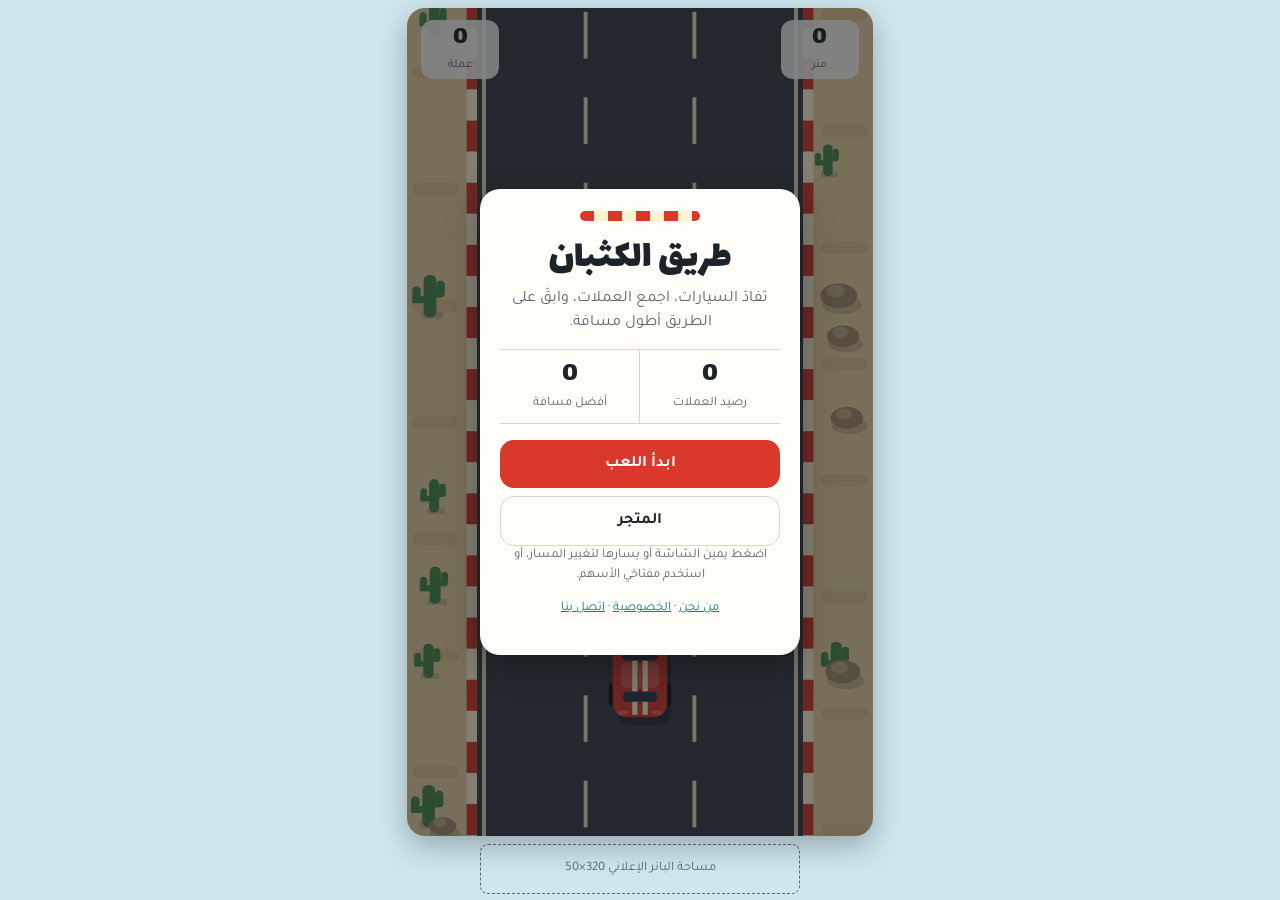
==== commit cf5709ab: "Add custom domain and site pages for AdSense - CNAME for ishakpro.store (GitHub Pages custom domain)" ====
--- a/index.html
+++ b/index.html
@@ -96,6 +96,8 @@
   .btn.ad .chip { background: rgba(128,128,128,.28); background: color-mix(in srgb, var(--on-accent) 22%, transparent); }
   .record { color: var(--danger); font-weight: 700; margin: -8px 0 12px; }
   .hint { font-size: 13px; color: var(--muted); margin: 12px 0 0; }
+  .links { font-size: 13px; margin: 8px 0 0; color: var(--muted); }
+  .links a { color: var(--accent); }
 
   .banner {
     flex: none; height: 50px; width: min(320px, calc(100% - 16px)); margin: 0 auto 6px;
@@ -160,6 +162,7 @@
         <button class="btn" id="btnStart">ابدأ اللعب</button>
         <button class="btn ghost" id="btnShop">المتجر</button>
         <p class="hint">اضغط يمين الشاشة أو يسارها لتغيير المسار، أو استخدم مفتاحَي الأسهم.</p>
+        <p class="links"><a href="about.html">من نحن</a> · <a href="privacy.html">الخصوصية</a> · <a href="contact.html">اتصل بنا</a></p>
       </div>
     </div>
 
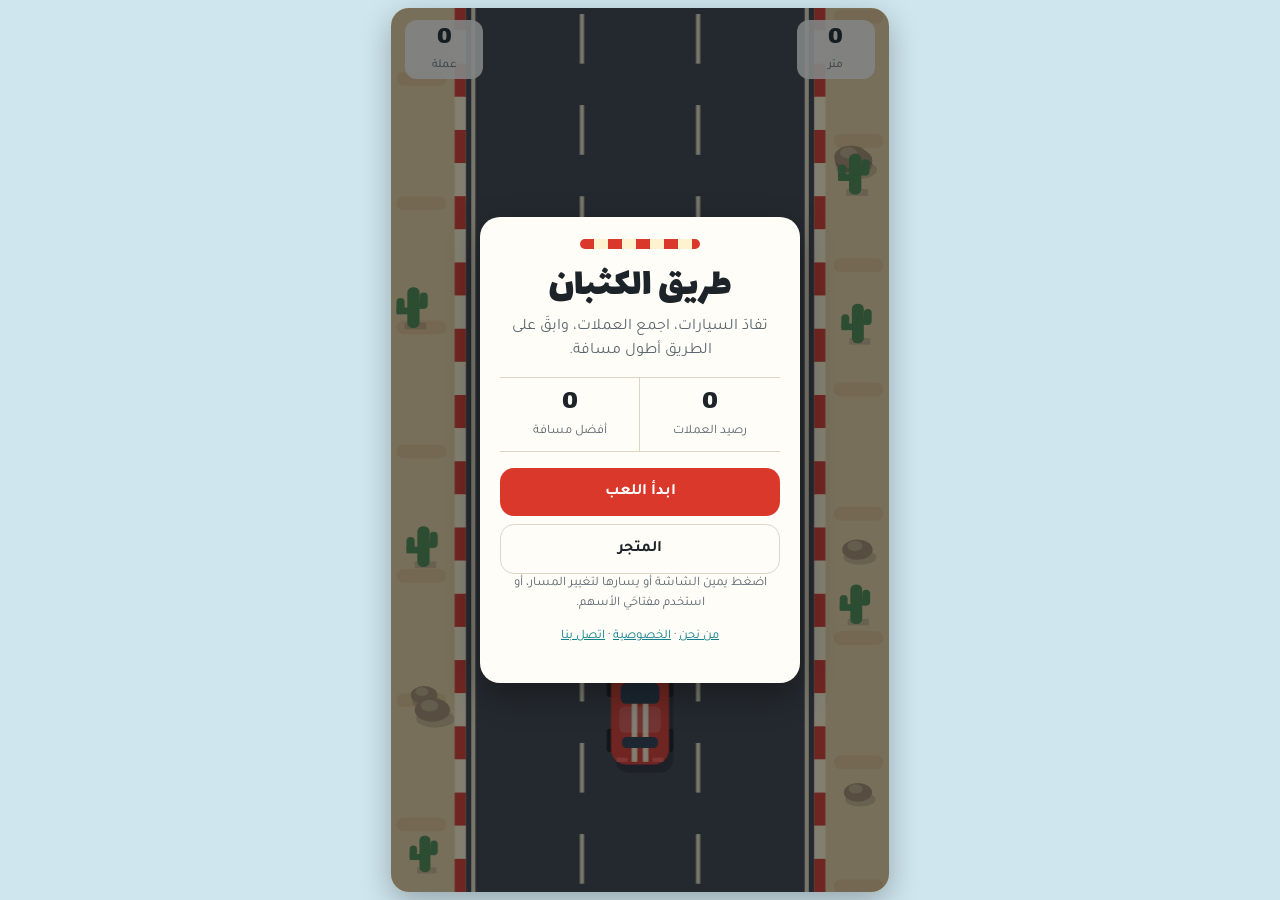
==== commit a1a6c253: "Add AdSense code, publisher ID and ads.txt - adsbygoogle.js tag in <head> of every page (AdSense sit" ====
--- a/index.html
+++ b/index.html
@@ -4,6 +4,9 @@
 <meta charset="utf-8">
 <meta name="viewport" content="width=device-width, initial-scale=1, viewport-fit=cover">
 <title>طريق الكثبان</title>
+<!-- AdSense. data-adbreak-test="on" = Google test ads for the game ads; delete that attribute to go live. -->
+<script async src="https://pagead2.googlesyndication.com/pagead/js/adsbygoogle.js?client=ca-pub-2572794297000732"
+     crossorigin="anonymous" data-adbreak-test="on" id="adsbygoogle-js"></script>
 <link rel="preconnect" href="https://fonts.googleapis.com">
 <link rel="preconnect" href="https://fonts.gstatic.com" crossorigin>
 <link href="https://fonts.googleapis.com/css2?family=Lalezar&family=Tajawal:wght@400;700&display=swap" rel="stylesheet">
@@ -227,15 +230,16 @@
      ADS SETUP  (edit only this block)
      - publisherId: your AdSense property code, e.g. 'ca-pub-1234567890123456'.
        Leave it empty to run with simulated ads (no real requests).
-     - testMode:    true = Google test ads. Set to false before you go live.
+       It must match the client= of the adsbygoogle.js tag in <head>.
+     - Test ads: controlled by data-adbreak-test="on" on that <head> tag.
+       Delete the attribute to go live.
      - bannerSlot:  optional AdSense display ad unit ID (digits) for the 320x50
        banner. Leave empty to hide the banner.
      Requirements: an AdSense account with H5 Games Ads (Ad Placement API)
      enabled for your domain, and the game served over http(s), not file://.
      ===================================================================== */
   const ADS_CONFIG = {
-    publisherId: '',
-    testMode: true,
+    publisherId: 'ca-pub-2572794297000732',
     bannerSlot: ''
   };
 
@@ -307,13 +311,17 @@
       if (this.sim) return;
       window.adsbygoogle = window.adsbygoogle || [];
       window.adBreak = window.adConfig = function (o) { window.adsbygoogle.push(o); };
-      const sc = document.createElement('script');
-      sc.async = true; sc.crossOrigin = 'anonymous';
-      sc.src = 'https://pagead2.googlesyndication.com/pagead/js/adsbygoogle.js?client=' + encodeURIComponent(ADS_CONFIG.publisherId);
-      if (ADS_CONFIG.testMode) sc.setAttribute('data-adbreak-test', 'on');
-      sc.onload = () => { Ads.live = true; };
-      sc.onerror = () => { Ads.live = false; };
-      document.head.appendChild(sc);
+      // The SDK tag is in <head>; it may already have loaded by now.
+      let sc = document.getElementById('adsbygoogle-js');
+      if (!sc) {
+        sc = document.createElement('script');
+        sc.async = true; sc.crossOrigin = 'anonymous';
+        sc.src = 'https://pagead2.googlesyndication.com/pagead/js/adsbygoogle.js?client=' + encodeURIComponent(ADS_CONFIG.publisherId);
+        document.head.appendChild(sc);
+      }
+      sc.addEventListener('load', () => { Ads.live = true; });
+      sc.addEventListener('error', () => { Ads.live = false; });
+      if (window.adsbygoogle.loaded) Ads.live = true;
       // The game has no sound. If you add sound, call adConfig({ sound: 'on' | 'off' }) when the player toggles it.
       window.adConfig({ sound: 'off', preloadAdBreaks: 'on' });
     },
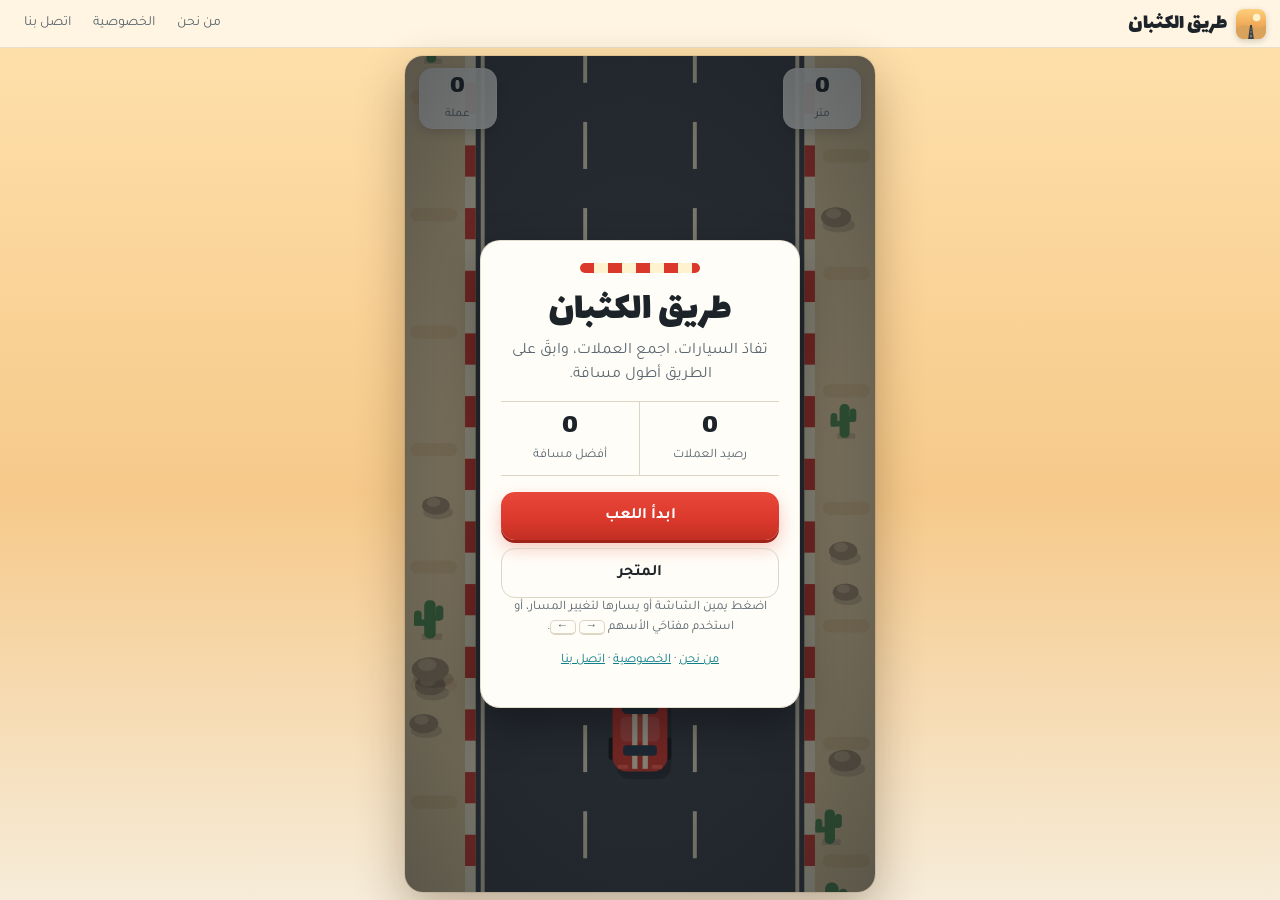
==== commit f1065fed: "Give the site a professional look - Shared header, footer and card layout for about, contact and pri" ====
--- a/index.html
+++ b/index.html
@@ -3,7 +3,18 @@
 <head>
 <meta charset="utf-8">
 <meta name="viewport" content="width=device-width, initial-scale=1, viewport-fit=cover">
-<title>طريق الكثبان</title>
+<title>طريق الكثبان | لعبة سيارات مجانية في المتصفح</title>
+<meta name="description" content="طريق الكثبان: لعبة سيارات عربية مجانية تعمل في المتصفح على الهاتف والحاسوب. تفادَ السيارات، اجمع العملات، واشترِ سيارات جديدة. بدون تحميل أو تسجيل.">
+<meta name="theme-color" content="#e08a3c">
+<meta property="og:type" content="website">
+<meta property="og:site_name" content="طريق الكثبان">
+<meta property="og:title" content="طريق الكثبان | لعبة سيارات مجانية في المتصفح">
+<meta property="og:description" content="تفادَ السيارات، اجمع العملات، وابقَ على الطريق أطول مسافة. العب مجاناً بدون تحميل.">
+<meta property="og:locale" content="ar_AR">
+<meta name="apple-mobile-web-app-capable" content="yes">
+<link rel="icon" href="icon.svg" type="image/svg+xml">
+<link rel="apple-touch-icon" href="icon.svg">
+<link rel="manifest" href="site.webmanifest">
 <!-- AdSense. data-adbreak-test="on" = Google test ads for the game ads; delete that attribute to go live. -->
 <script async src="https://pagead2.googlesyndication.com/pagead/js/adsbygoogle.js?client=ca-pub-2572794297000732"
      crossorigin="anonymous" data-adbreak-test="on" id="adsbygoogle-js"></script>
@@ -12,7 +23,7 @@
 <link href="https://fonts.googleapis.com/css2?family=Lalezar&family=Tajawal:wght@400;700&display=swap" rel="stylesheet">
 <style>
   :root {
-    --bg: #cfe6ef;
+    --bg: #f6ecd9;
     --card: #fffdf7;
     --ink: #1c2329;
     --muted: #5b6770;
@@ -23,6 +34,7 @@
     --gold: #f2b632;
     --body: 'Tajawal', 'Segoe UI', Tahoma, Arial, sans-serif;
     --display: 'Lalezar', 'Tajawal', Tahoma, sans-serif;
+    --sky1: #ffe2ad; --sky2: #f6c98a; --bar: rgba(255,253,247,.72);
     box-sizing: border-box;
     padding-top: env(safe-area-inset-top, 0px);
     padding-bottom: env(safe-area-inset-bottom, 0px);
@@ -31,18 +43,21 @@
     :root:not([data-theme="light"]) {
       --bg: #0f151a; --card: #1b232b; --ink: #eef2f4; --muted: #9aa8b2;
       --line: #33414c; --accent: #3fb6bf; --on-accent: #0b1418;
+      --sky1: #0c1218; --sky2: #1a1712; --bar: rgba(27,35,43,.72);
     }
   }
   :root[data-theme="dark"] {
     --bg: #0f151a; --card: #1b232b; --ink: #eef2f4; --muted: #9aa8b2;
     --line: #33414c; --accent: #3fb6bf; --on-accent: #0b1418;
+    --sky1: #0c1218; --sky2: #1a1712; --bar: rgba(27,35,43,.72);
   }
   html { scroll-padding-top: env(safe-area-inset-top, 0px); height: 100%; }
   *, *::before, *::after { box-sizing: border-box; }
   [hidden] { display: none !important; }
   body {
     margin: 0; height: 100%; overflow: hidden;
-    background: var(--bg); color: var(--ink);
+    background: var(--bg) linear-gradient(180deg, var(--sky1) 0%, var(--sky2) 55%, var(--bg) 100%);
+    color: var(--ink);
     font-family: var(--body); font-size: 16px; line-height: 1.5;
     display: flex; flex-direction: column;
     -webkit-user-select: none; user-select: none;
@@ -50,29 +65,46 @@
   }
   :focus-visible { outline: 3px solid var(--accent); outline-offset: 2px; }
 
+  .topbar {
+    flex: none; display: flex; align-items: center; justify-content: space-between; gap: 10px;
+    padding: 8px 14px; background: var(--bar); border-bottom: 1px solid color-mix(in srgb, var(--line) 70%, transparent);
+    -webkit-backdrop-filter: blur(10px); backdrop-filter: blur(10px);
+  }
+  .brand { display: inline-flex; align-items: center; gap: 9px; color: var(--ink); text-decoration: none; font-family: var(--display); font-size: 22px; line-height: 1; }
+  .brand img { width: 30px; height: 30px; border-radius: 8px; box-shadow: 0 2px 6px rgba(0,0,0,.18); }
+  .topnav { display: flex; gap: 2px; font-size: 14px; }
+  .topnav a { color: var(--muted); text-decoration: none; padding: 5px 10px; border-radius: 999px; transition: background .15s, color .15s; }
+  .topnav a:hover { color: var(--ink); background: color-mix(in srgb, var(--ink) 8%, transparent); }
+  @media (max-width: 480px) { .topnav { display: none; } .topbar { justify-content: center; padding: 6px 12px; } .brand { font-size: 20px; } .brand img { width: 26px; height: 26px; } }
+  @media (max-height: 520px) { .topbar { display: none; } }
+
   .stage { flex: 1; min-height: 0; display: flex; align-items: center; justify-content: center; padding: 8px; }
   .frame {
     position: relative; overflow: hidden; border-radius: 18px;
-    background: #ecd2a0; box-shadow: 0 10px 30px rgba(0,0,0,.28);
+    background: #ecd2a0; box-shadow: 0 0 0 1px rgba(0,0,0,.08), 0 18px 48px rgba(60,30,0,.32);
   }
   canvas { display: block; width: 100%; height: 100%; touch-action: none; }
 
   .hud { position: absolute; inset: 0 0 auto 0; display: flex; justify-content: space-between; padding: 12px 14px; pointer-events: none; }
   .pill {
-    background: rgba(255,253,247,.9); color: #1c2329; border-radius: 12px;
+    background: rgba(255,253,247,.92); color: #1c2329; border-radius: 14px;
     padding: 4px 12px 2px; text-align: center; min-width: 78px;
+    box-shadow: 0 4px 12px rgba(0,0,0,.16); border: 1px solid rgba(255,255,255,.7);
   }
   .pill b { display: block; font-family: var(--display); font-weight: 400; font-size: 26px; line-height: 1.1; }
   .pill span { font-size: 12px; color: #5b6770; }
 
   .screen {
     position: absolute; inset: 0; display: flex; align-items: center; justify-content: center;
-    padding: 16px; background: rgba(16,22,28,.52);
+    padding: 16px; background: radial-gradient(ellipse at center, rgba(16,22,28,.38), rgba(16,22,28,.66));
+    animation: fade .22s ease-out;
   }
   .card {
     background: var(--card); color: var(--ink); border-radius: 20px;
     padding: 22px 20px; width: 100%; max-width: 320px; text-align: center;
-    box-shadow: 0 12px 34px rgba(0,0,0,.3);
+    box-shadow: 0 1px 0 rgba(255,255,255,.6) inset, 0 18px 44px rgba(0,0,0,.34);
+    border: 1px solid color-mix(in srgb, var(--line) 80%, transparent);
+    animation: pop .26s cubic-bezier(.2,.9,.3,1.2);
   }
   .card h1 { font-family: var(--display); font-weight: 400; font-size: 40px; line-height: 1.1; margin: 0 0 6px; }
   .card h2 { font-family: var(--display); font-weight: 400; font-size: 30px; line-height: 1.15; margin: 0 0 6px; }
@@ -90,15 +122,25 @@
     font: inherit; font-weight: 700; font-size: 16px; width: 100%; border: 0; cursor: pointer;
     border-radius: 14px; padding: 12px 16px; margin-top: 8px;
     display: flex; align-items: center; justify-content: center; gap: 10px;
-    background: var(--danger); color: #fff;
-  }
-  .btn.ad { background: var(--accent); color: var(--on-accent); }
-  .btn.ghost { background: transparent; color: var(--ink); border: 1.5px solid var(--line); }
-  .btn:active { transform: translateY(1px); }
+    background: linear-gradient(180deg, #e8473a, var(--danger) 60%, #c22f23); color: #fff;
+    box-shadow: 0 3px 0 #9e2219, 0 8px 18px rgba(217,56,43,.28);
+    transition: transform .1s, box-shadow .1s, filter .15s;
+  }
+  .btn:hover:not(:disabled) { filter: brightness(1.06); }
+  @keyframes fade { from { opacity: 0; } }
+  @keyframes pop { from { opacity: 0; transform: translateY(8px) scale(.97); } }
+  @media (prefers-reduced-motion: reduce) { .screen, .card { animation: none; } }
+  .btn.ad { background: linear-gradient(180deg, color-mix(in srgb, var(--accent) 85%, #fff), var(--accent)); color: var(--on-accent);
+    box-shadow: 0 3px 0 color-mix(in srgb, var(--accent) 65%, #000), 0 8px 18px color-mix(in srgb, var(--accent) 25%, transparent); }
+  .btn.ghost { background: transparent; color: var(--ink); border: 1.5px solid var(--line); box-shadow: none; }
+  .btn.ghost:hover:not(:disabled) { background: color-mix(in srgb, var(--ink) 6%, transparent); filter: none; }
+  .btn:active:not(:disabled) { transform: translateY(2px); box-shadow: 0 1px 0 rgba(0,0,0,.25); }
+  .btn.ghost:active:not(:disabled) { box-shadow: none; }
   .chip { font-size: 12px; font-weight: 700; padding: 1px 8px; border-radius: 999px; background: rgba(255,255,255,.28); }
   .btn.ad .chip { background: rgba(128,128,128,.28); background: color-mix(in srgb, var(--on-accent) 22%, transparent); }
   .record { color: var(--danger); font-weight: 700; margin: -8px 0 12px; }
   .hint { font-size: 13px; color: var(--muted); margin: 12px 0 0; }
+  .hint kbd { font: inherit; font-size: 12px; padding: 0 6px; border: 1px solid var(--line); border-bottom-width: 2px; border-radius: 5px; }
   .links { font-size: 13px; margin: 8px 0 0; color: var(--muted); }
   .links a { color: var(--accent); }
 
@@ -144,6 +186,15 @@
 </head>
 <body>
 
+<header class="topbar">
+  <a class="brand" href="./"><img src="icon.svg" alt="" width="30" height="30">طريق الكثبان</a>
+  <nav class="topnav" aria-label="روابط الموقع">
+    <a href="about.html">من نحن</a>
+    <a href="privacy.html">الخصوصية</a>
+    <a href="contact.html">اتصل بنا</a>
+  </nav>
+</header>
+
 <div class="stage" id="stage">
   <div class="frame" id="frame">
     <canvas id="cv" aria-label="لعبة سيارات، اضغط يمين أو يسار الشاشة لتغيير المسار"></canvas>
@@ -164,7 +215,7 @@
         </div>
         <button class="btn" id="btnStart">ابدأ اللعب</button>
         <button class="btn ghost" id="btnShop">المتجر</button>
-        <p class="hint">اضغط يمين الشاشة أو يسارها لتغيير المسار، أو استخدم مفتاحَي الأسهم.</p>
+        <p class="hint">اضغط يمين الشاشة أو يسارها لتغيير المسار، أو استخدم مفتاحَي الأسهم <kbd>→</kbd> <kbd>←</kbd>.</p>
         <p class="links"><a href="about.html">من نحن</a> · <a href="privacy.html">الخصوصية</a> · <a href="contact.html">اتصل بنا</a></p>
       </div>
     </div>
@@ -221,6 +272,7 @@
 </div>
 
 
+<noscript><p style="text-align:center;padding:16px">يلزم تفعيل JavaScript لتشغيل اللعبة.</p></noscript>
 <script>
 (() => {
   'use strict';
@@ -888,6 +940,7 @@
   /* ---------- Boot ---------- */
   Ads.init(); setupBanner();
   newRun(); refreshStats(); resize();
+  if (document.fonts && document.fonts.ready) document.fonts.ready.then(resize);
   requestAnimationFrame(loop);
 })();
 </script>
